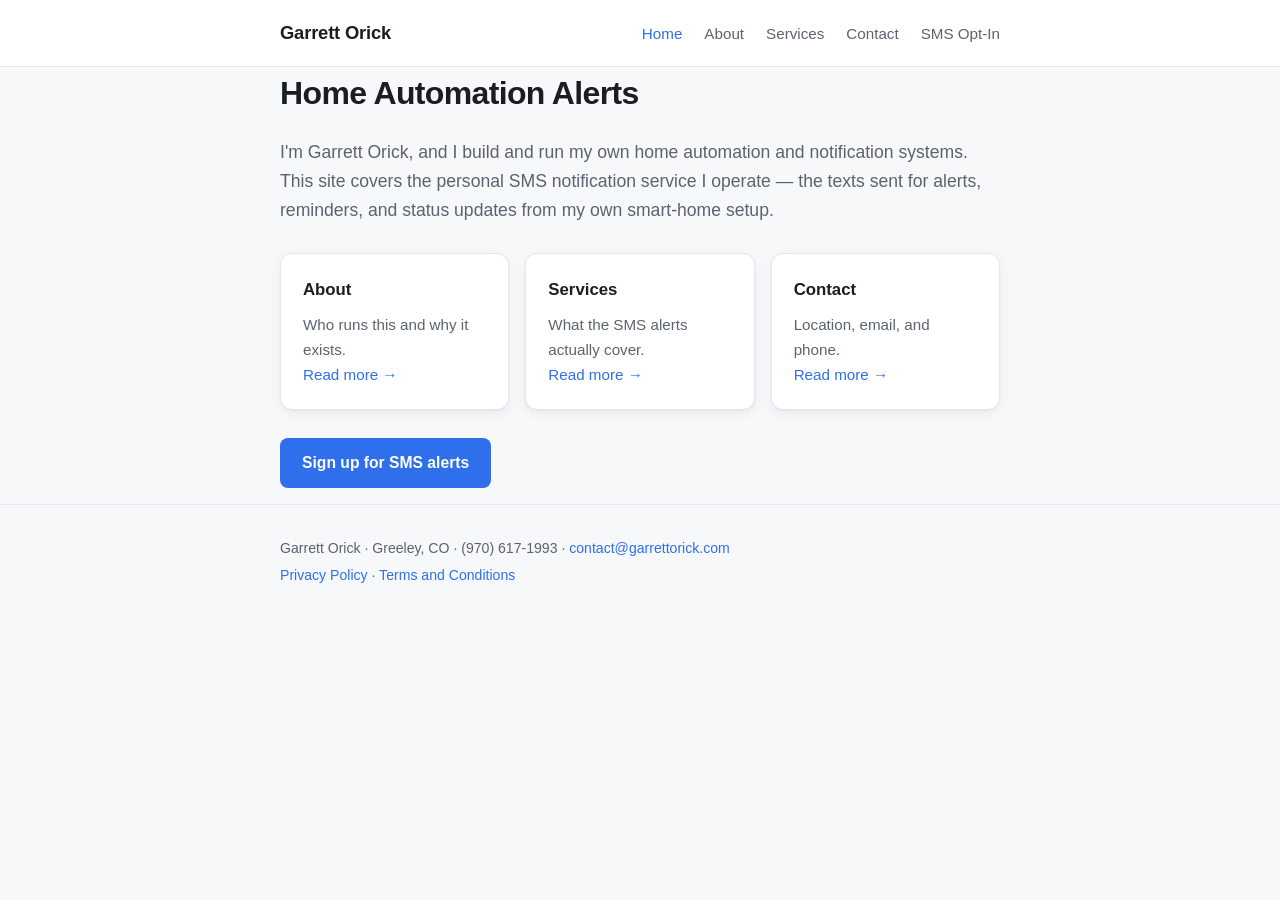
==== index.html @ 66a24325 "Rebuild site: full page set, fix signup.html link, opt-in language matching Telnyx use case" ====
<!DOCTYPE html>
<html lang="en">
<head>
<meta charset="UTF-8">
<meta name="viewport" content="width=device-width, initial-scale=1">
<title>Garrett Orick — Home Automation Alerts</title>
<link rel="stylesheet" href="/style.css">
</head>
<body>

<header class="site">
  <div class="wrap">
    <a href="/" class="brand">Garrett Orick</a>
    <nav class="site-nav">
      <a href="/" class="active">Home</a>
      <a href="/about.html">About</a>
      <a href="/services.html">Services</a>
      <a href="/contact.html">Contact</a>
      <a href="/opt-in.html">SMS Opt-In</a>
    </nav>
  </div>
</header>

<main class="wrap">
  <h1>Home Automation Alerts</h1>
  <p class="lede">I'm Garrett Orick, and I build and run my own home automation and notification systems. This site covers the personal SMS notification service I operate — the texts sent for alerts, reminders, and status updates from my own smart-home setup.</p>

  <div class="card-grid">
    <div class="card">
      <h3>About</h3>
      <p>Who runs this and why it exists.</p>
      <p><a href="/about.html">Read more &rarr;</a></p>
    </div>
    <div class="card">
      <h3>Services</h3>
      <p>What the SMS alerts actually cover.</p>
      <p><a href="/services.html">Read more &rarr;</a></p>
    </div>
    <div class="card">
      <h3>Contact</h3>
      <p>Location, email, and phone.</p>
      <p><a href="/contact.html">Read more &rarr;</a></p>
    </div>
  </div>

  <p><a class="btn" href="/opt-in.html">Sign up for SMS alerts</a></p>
</main>

<footer class="site">
  <div class="wrap">
    <p>Garrett Orick &middot; Greeley, CO &middot; (970) 617-1993 &middot; <a href="mailto:contact@garrettorick.com">contact@garrettorick.com</a></p>
    <p><a href="/privacy.html">Privacy Policy</a> &middot; <a href="/terms.html">Terms and Conditions</a></p>
  </div>
</footer>

</body>
</html>
---- style.css ----
:root {
  --bg: #f7f8fa;
  --surface: #ffffff;
  --text: #1a1d23;
  --text-muted: #5b6270;
  --border: #e4e7ec;
  --accent: #2f6feb;
  --accent-dark: #1d4fb8;
  --accent-soft: #eef3fe;
  --radius: 12px;
  --shadow: 0 1px 2px rgba(16, 24, 40, 0.04), 0 4px 12px rgba(16, 24, 40, 0.05);
}

* { box-sizing: border-box; }

html, body {
  margin: 0;
  padding: 0;
  background: var(--bg);
  color: var(--text);
  font-family: -apple-system, BlinkMacSystemFont, "Segoe UI", Inter, Roboto, Helvetica, Arial, sans-serif;
  line-height: 1.65;
  -webkit-font-smoothing: antialiased;
}

a { color: var(--accent); text-decoration: none; }
a:hover { text-decoration: underline; }

.wrap {
  max-width: 760px;
  margin: 0 auto;
  padding: 0 20px;
}

header.site {
  background: var(--surface);
  border-bottom: 1px solid var(--border);
}

header.site .wrap {
  display: flex;
  justify-content: space-between;
  align-items: center;
  flex-wrap: wrap;
  gap: 12px;
  padding: 18px 20px;
}

.brand {
  font-weight: 700;
  font-size: 1.15rem;
  color: var(--text);
  letter-spacing: -0.01em;
}

nav.site-nav {
  display: flex;
  gap: 22px;
  flex-wrap: wrap;
  font-size: 0.95rem;
}

nav.site-nav a {
  color: var(--text-muted);
  font-weight: 500;
}

nav.site-nav a:hover,
nav.site-nav a.active {
  color: var(--accent);
  text-decoration: none;
}

main {
  padding: 56px 0 64px;
}

main h1 {
  font-size: 2rem;
  letter-spacing: -0.02em;
  margin: 0 0 16px;
}

main h2 {
  font-size: 1.3rem;
  letter-spacing: -0.01em;
  margin: 36px 0 12px;
}

main p, main li {
  color: var(--text);
}

main p.lede {
  font-size: 1.1rem;
  color: var(--text-muted);
  margin-bottom: 28px;
}

.card {
  background: var(--surface);
  border: 1px solid var(--border);
  border-radius: var(--radius);
  box-shadow: var(--shadow);
  padding: 28px;
  margin: 24px 0;
}

.card-grid {
  display: grid;
  grid-template-columns: repeat(auto-fit, minmax(200px, 1fr));
  gap: 16px;
  margin: 28px 0;
}

.card-grid .card {
  margin: 0;
  padding: 22px;
}

.card-grid h3 {
  margin: 0 0 8px;
  font-size: 1.05rem;
}

.card-grid p {
  margin: 0;
  font-size: 0.95rem;
  color: var(--text-muted);
}

.btn {
  display: inline-block;
  background: var(--accent);
  color: #fff;
  font-weight: 600;
  font-size: 0.98rem;
  padding: 12px 22px;
  border-radius: 8px;
  border: none;
  cursor: pointer;
  transition: background 0.15s ease;
}

.btn:hover {
  background: var(--accent-dark);
  text-decoration: none;
}

table.contact-table {
  border-collapse: collapse;
  margin: 20px 0;
}

table.contact-table td {
  padding: 10px 0;
  border-bottom: 1px solid var(--border);
  vertical-align: top;
}

table.contact-table td:first-child {
  color: var(--text-muted);
  font-weight: 600;
  padding-right: 24px;
  width: 120px;
}

form .field {
  margin-bottom: 20px;
}

form label {
  display: block;
  font-weight: 600;
  font-size: 0.92rem;
  margin-bottom: 6px;
}

form input[type="tel"] {
  width: 100%;
  max-width: 320px;
  font-size: 1rem;
  padding: 11px 14px;
  border: 1px solid var(--border);
  border-radius: 8px;
  background: var(--surface);
  color: var(--text);
}

form input[type="tel"]:focus {
  outline: none;
  border-color: var(--accent);
  box-shadow: 0 0 0 3px var(--accent-soft);
}

.consent-row {
  display: flex;
  gap: 10px;
  align-items: flex-start;
  font-size: 0.92rem;
  color: var(--text-muted);
}

.consent-row input[type="checkbox"] {
  margin-top: 4px;
  width: 16px;
  height: 16px;
  flex-shrink: 0;
}

#status {
  margin-top: 16px;
  font-size: 0.95rem;
  font-weight: 500;
  min-height: 1.4em;
}

#status.ok { color: #0a7d3e; }
#status.error { color: #c0392b; }

footer.site {
  border-top: 1px solid var(--border);
  padding: 28px 0;
  font-size: 0.88rem;
  color: var(--text-muted);
}

footer.site .wrap p {
  margin: 4px 0;
}

@media (max-width: 520px) {
  main h1 { font-size: 1.6rem; }
  header.site .wrap { flex-direction: column; align-items: flex-start; }
}
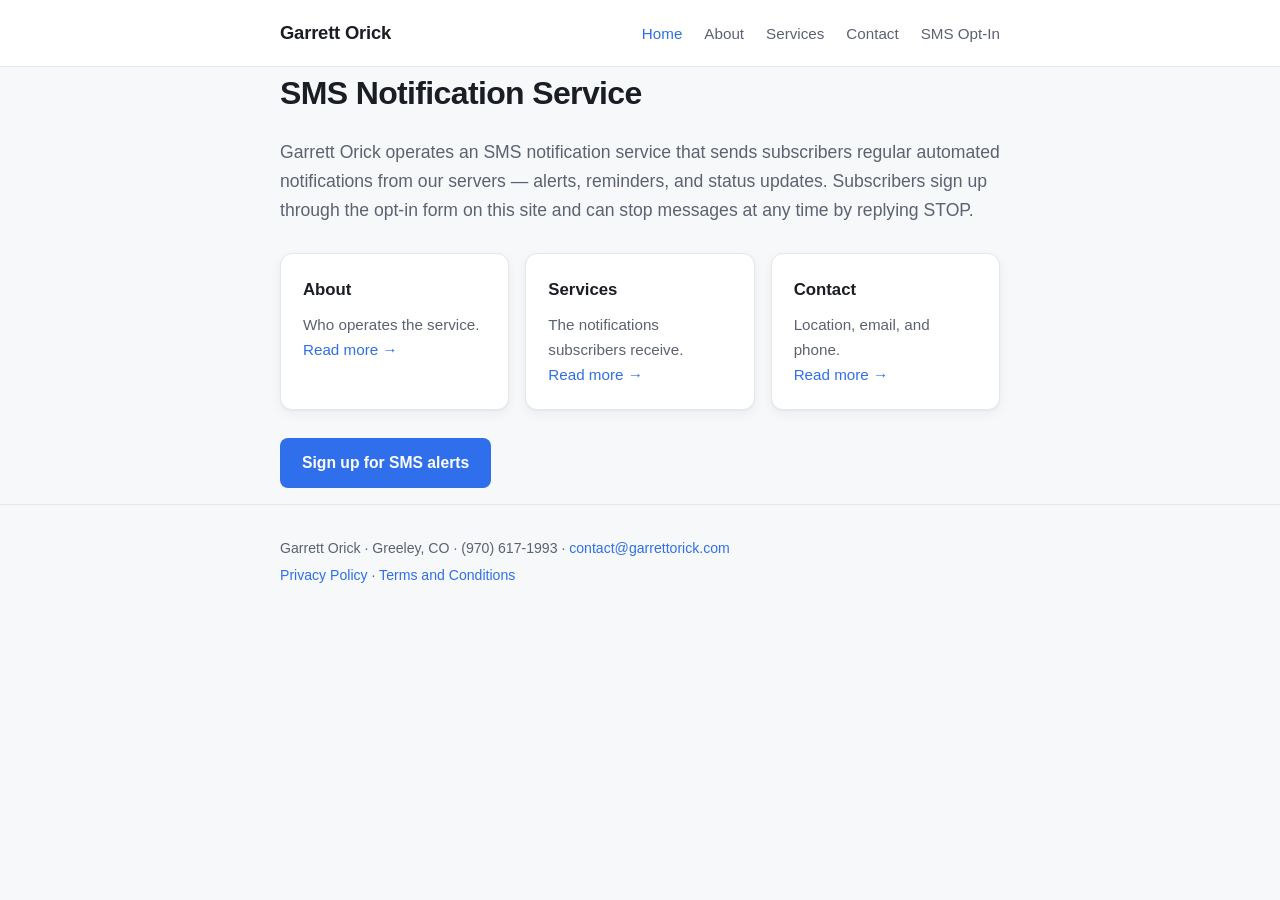
==== commit 68217b50: "Reword site as a subscriber SMS notification service Describe the service as automated alerts, remin" ====
--- a/index.html
+++ b/index.html
@@ -3,7 +3,7 @@
 <head>
 <meta charset="UTF-8">
 <meta name="viewport" content="width=device-width, initial-scale=1">
-<title>Garrett Orick — Home Automation Alerts</title>
+<title>Garrett Orick — SMS Notification Service</title>
 <link rel="stylesheet" href="/style.css">
 </head>
 <body>
@@ -22,18 +22,18 @@
 </header>
 
 <main class="wrap">
-  <h1>Home Automation Alerts</h1>
-  <p class="lede">I'm Garrett Orick, and I build and run my own home automation and notification systems. This site covers the personal SMS notification service I operate — the texts sent for alerts, reminders, and status updates from my own smart-home setup.</p>
+  <h1>SMS Notification Service</h1>
+  <p class="lede">Garrett Orick operates an SMS notification service that sends subscribers regular automated notifications from our servers &mdash; alerts, reminders, and status updates. Subscribers sign up through the opt-in form on this site and can stop messages at any time by replying STOP.</p>
 
   <div class="card-grid">
     <div class="card">
       <h3>About</h3>
-      <p>Who runs this and why it exists.</p>
+      <p>Who operates the service.</p>
       <p><a href="/about.html">Read more &rarr;</a></p>
     </div>
     <div class="card">
       <h3>Services</h3>
-      <p>What the SMS alerts actually cover.</p>
+      <p>The notifications subscribers receive.</p>
       <p><a href="/services.html">Read more &rarr;</a></p>
     </div>
     <div class="card">
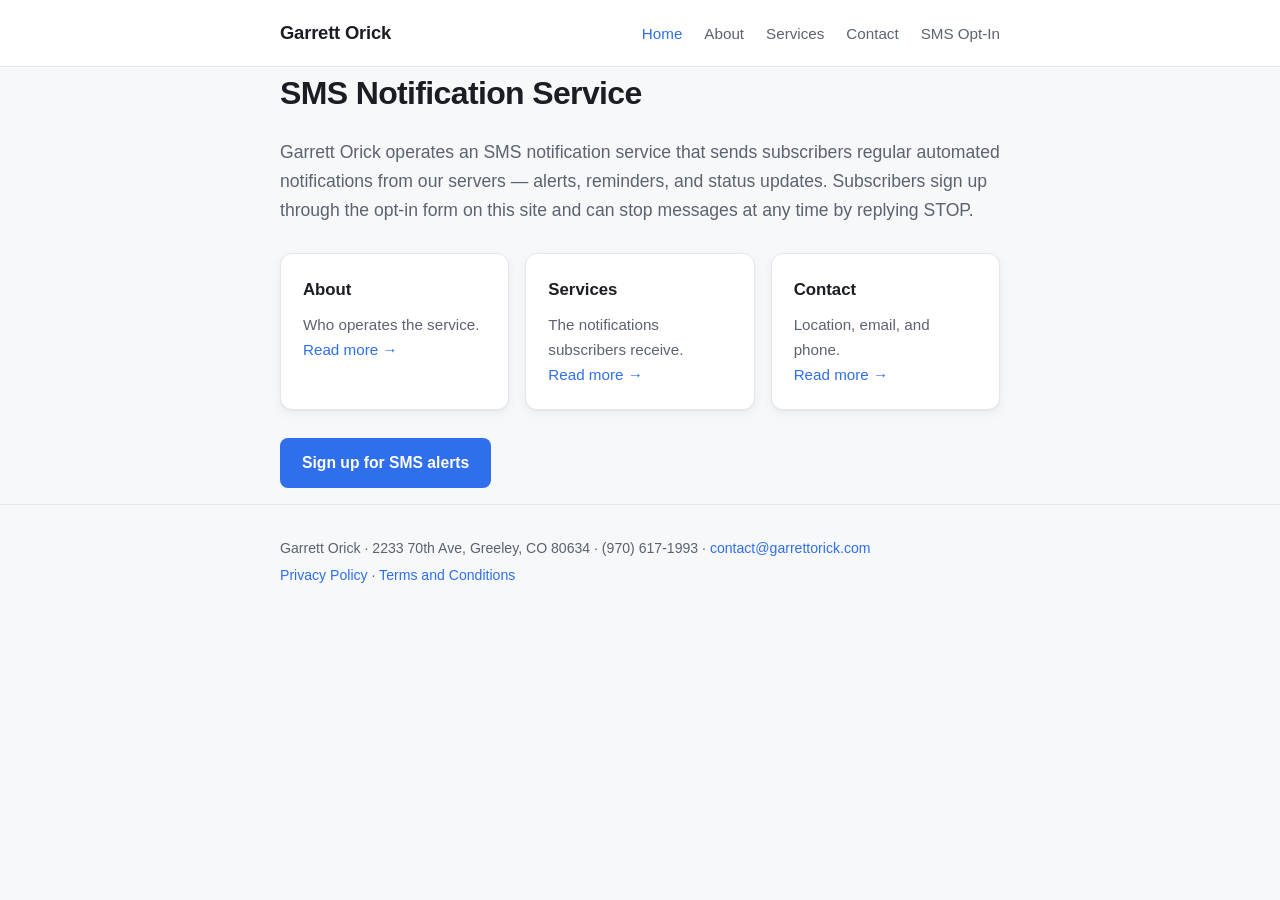
==== commit d4bc3cd0: "Add full business address and opt-in form screenshot for TFV Co-Authored-By: Claude Opus 5.5 <norepl" ====
--- a/index.html
+++ b/index.html
@@ -48,7 +48,7 @@
 
 <footer class="site">
   <div class="wrap">
-    <p>Garrett Orick &middot; Greeley, CO &middot; (970) 617-1993 &middot; <a href="mailto:contact@garrettorick.com">contact@garrettorick.com</a></p>
+    <p>Garrett Orick &middot; 2233 70th Ave, Greeley, CO 80634 &middot; (970) 617-1993 &middot; <a href="mailto:contact@garrettorick.com">contact@garrettorick.com</a></p>
     <p><a href="/privacy.html">Privacy Policy</a> &middot; <a href="/terms.html">Terms and Conditions</a></p>
   </div>
 </footer>
